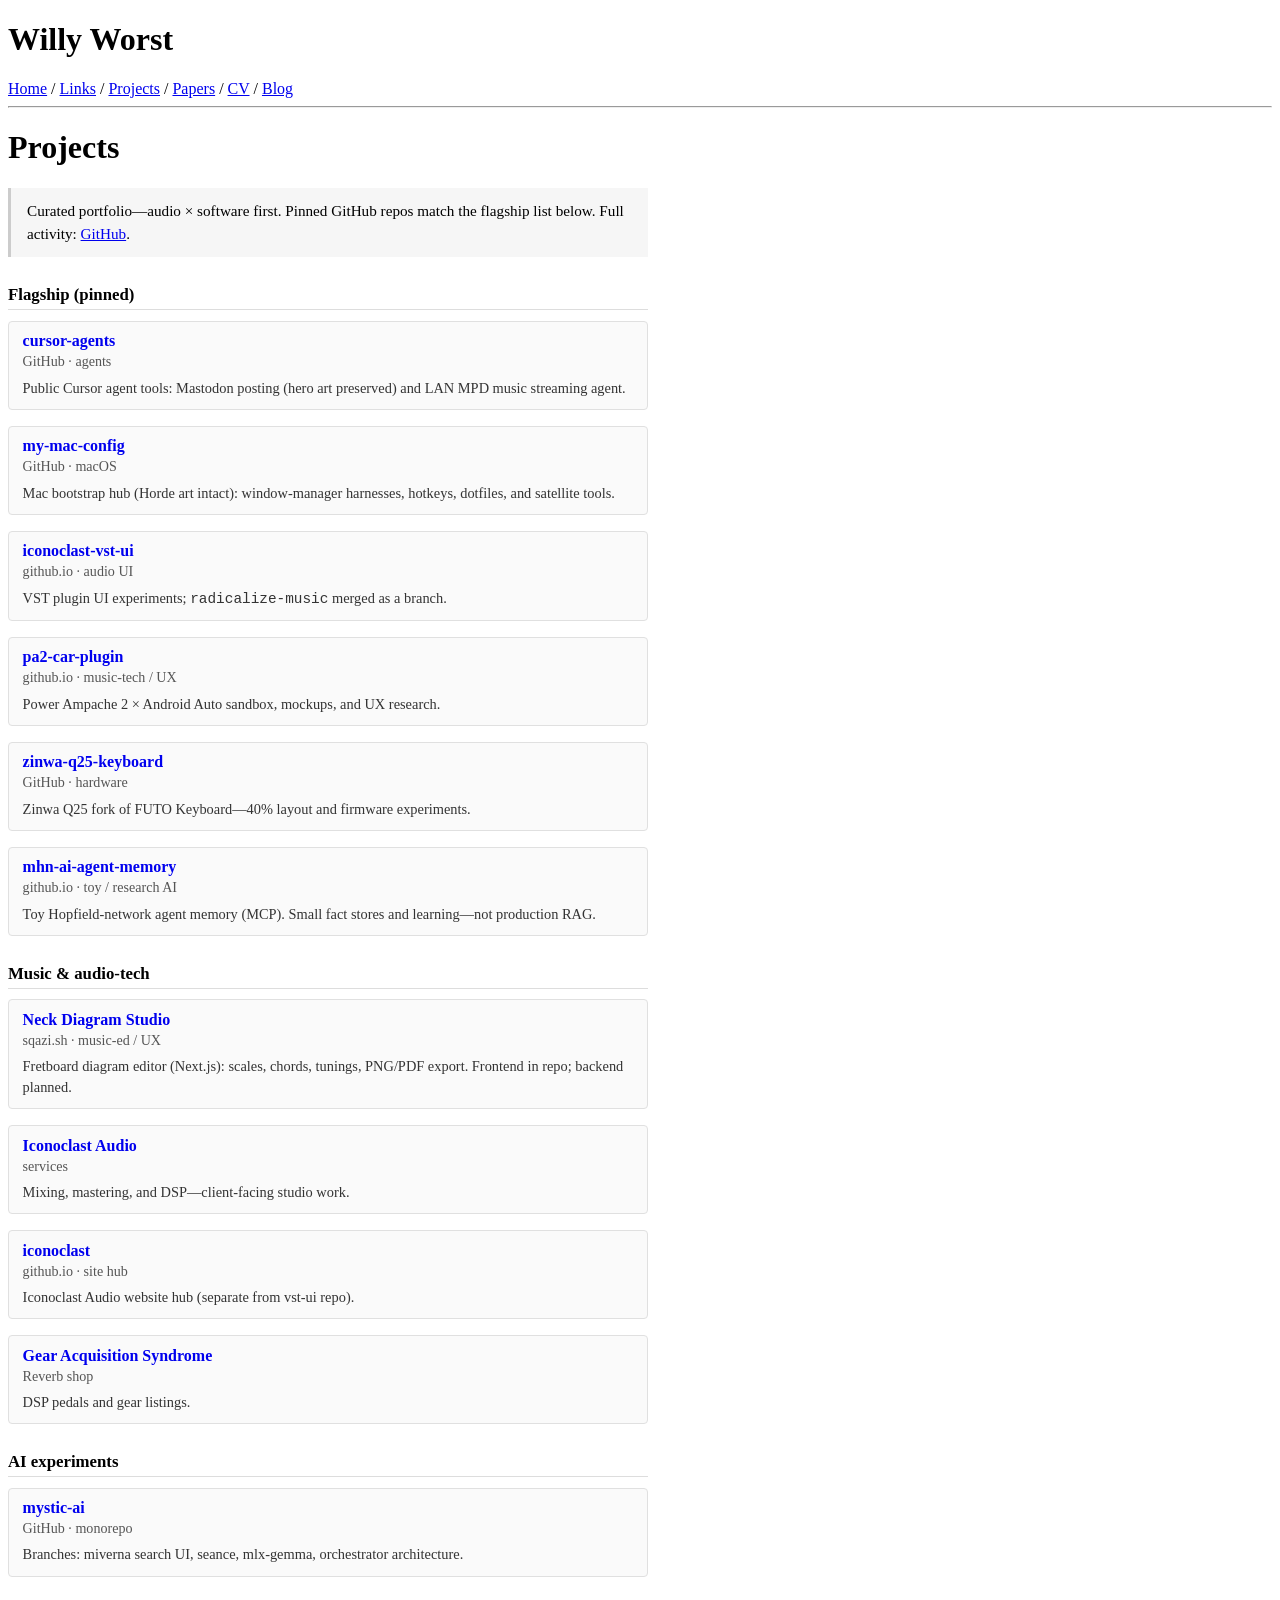
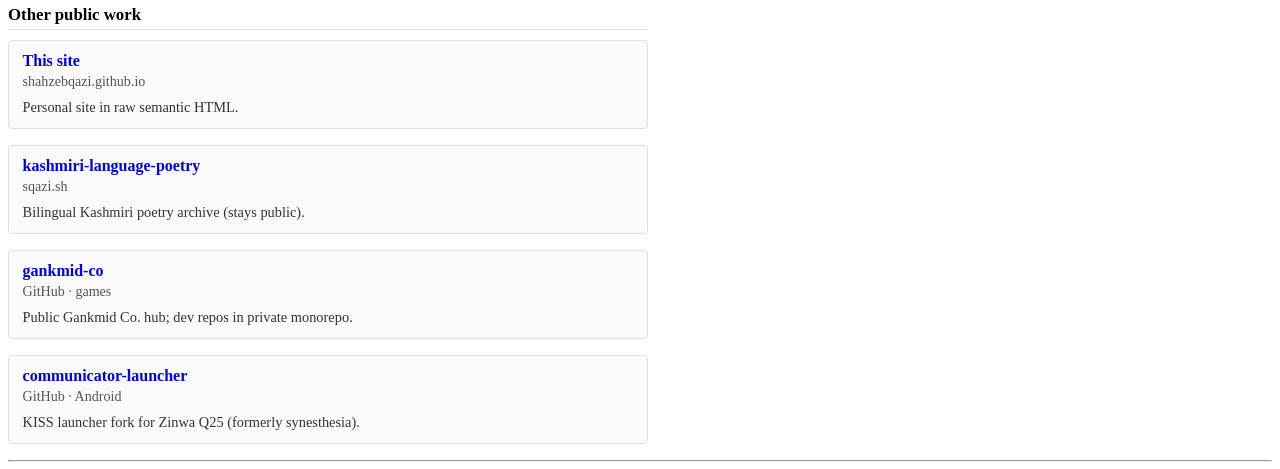
==== content.html @ 215582aa "Use display name Willy Worst on site and CV. Co-authored-by: Cursor <cursoragent@cursor.com>" ====
<!DOCTYPE html>
<html lang="en">
<head>
<meta charset="UTF-8">
<meta name="viewport" content="width=device-width, initial-scale=1.0">
<title>Content &mdash; sqazi.sh</title>
</head>
<body>

<header>
<h1>Willy Worst</h1>
</header>

<nav>
<a href="index.html">Home</a> /
<a href="links.html">Links</a> /
<a href="content.html?page=projects">Projects</a> /
<a href="content.html?page=papers">Papers</a> /
<a href="content.html?page=cv">CV</a> /
<a href="content.html?page=blog">Blog</a>
</nav>

<hr>

<main>
<h1 id="page-title">Loading...</h1>
<div id="page-content">Fetching content...</div>
</main>

<hr>

<footer>
</footer>

<script>
(function () {
  var params = new URLSearchParams(window.location.search);
  var page = params.get("page") || "projects";
  var allowed = ["projects", "papers", "cv", "blog"];

  var titleEl = document.getElementById("page-title");
  var contentEl = document.getElementById("page-content");

  if (allowed.indexOf(page) === -1) {
    titleEl.textContent = "404";
    contentEl.textContent = "Page not found. Use the navigation above.";
    contentEl.className = "page-content--plain";
    document.title = "404 — sqazi.sh";
    return;
  }

  var labels = { projects: "Projects", papers: "Papers", cv: "CV", blog: "Blog" };
  titleEl.textContent = labels[page] || page.charAt(0).toUpperCase() + page.slice(1);
  document.title = titleEl.textContent + " — sqazi.sh";

  if (page === "projects") {
    fetch("content/projects.html")
      .then(function (res) {
        if (!res.ok) throw new Error(res.status);
        return res.text();
      })
      .then(function (html) {
        var doc = new DOMParser().parseFromString(html, "text/html");
        var styleEl = doc.getElementById("projects-inline-style");
        if (styleEl && !document.getElementById("projects-inline-style")) {
          document.head.appendChild(styleEl);
        }
        var root = doc.querySelector(".projects-page");
        contentEl.className = "";
        if (root) {
          contentEl.innerHTML = "";
          contentEl.appendChild(document.importNode(root, true));
        } else {
          contentEl.className = "page-content--plain";
          contentEl.textContent = "Projects could not be loaded.";
        }
      })
      .catch(function () {
        contentEl.className = "page-content--plain";
        contentEl.textContent = "Projects could not be loaded. Check back later.";
      });
    return;
  }

  contentEl.className = "page-content--plain";
  fetch("content/" + page + ".txt")
    .then(function (res) {
      if (!res.ok) throw new Error(res.status);
      return res.text();
    })
    .then(function (text) {
      contentEl.textContent = text;
    })
    .catch(function () {
      contentEl.textContent = "Content not available yet. Check back later.";
    });
})();
</script>

<style>
.page-content--plain {
  white-space: pre-wrap;
  word-wrap: break-word;
  font-family: ui-monospace, "Cascadia Code", "Source Code Pro", Menlo, monospace;
  font-size: 0.9rem;
  line-height: 1.45;
  margin: 0;
}
</style>

</body>
</html>
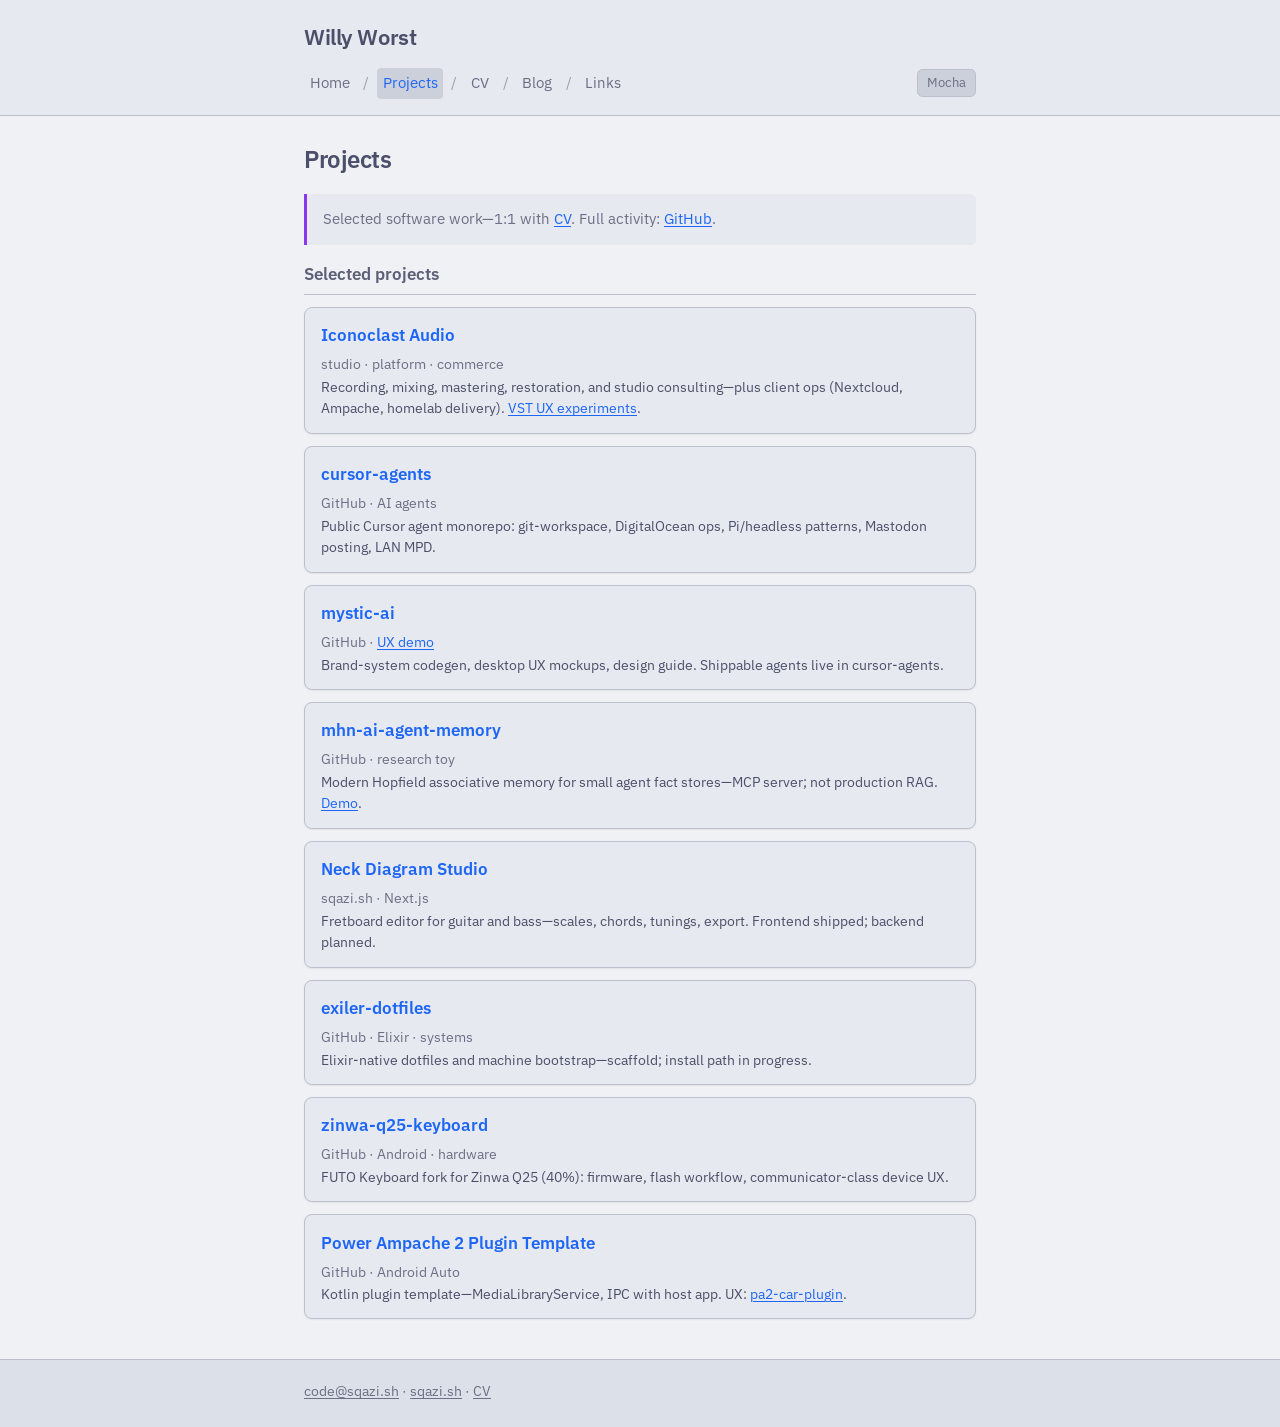
==== commit cc32b0e6: "Deploy Catppuccin site, SWE CV, and canonical eight-project portfolio. Lane-A cv.txt and projects pa" ====
--- a/content.html
+++ b/content.html
@@ -4,34 +4,49 @@
 <meta charset="UTF-8">
 <meta name="viewport" content="width=device-width, initial-scale=1.0">
 <title>Content &mdash; sqazi.sh</title>
+<link rel="preconnect" href="https://fonts.googleapis.com">
+<link rel="preconnect" href="https://fonts.gstatic.com" crossorigin>
+<link href="https://fonts.googleapis.com/css2?family=IBM+Plex+Mono:wght@400;500&family=IBM+Plex+Sans:wght@400;600&display=swap" rel="stylesheet">
+<script>
+(function(){var k="sqazi-theme",t;try{t=localStorage.getItem(k);}catch(e){}if(t!=="latte"&&t!=="mocha")t=matchMedia("(prefers-color-scheme:light)").matches?"latte":"mocha";document.documentElement.setAttribute("data-theme",t);})();
+</script>
+<link rel="stylesheet" href="assets/css/catppuccin.css">
+<link rel="stylesheet" href="assets/css/site.css">
 </head>
 <body>
 
-<header>
-<h1>Willy Worst</h1>
+<header class="site-header">
+<div class="site-header__inner">
+<h1 class="site-brand"><a href="index.html">Willy Worst</a></h1>
+<div class="site-header__bar">
+<nav class="site-nav" id="site-nav" aria-label="Primary">
+<a href="index.html" data-nav="home">Home</a>
+<span class="site-nav__sep" aria-hidden="true">/</span>
+<a href="content.html?page=projects" data-nav="projects">Projects</a>
+<span class="site-nav__sep" aria-hidden="true">/</span>
+<a href="content.html?page=cv" data-nav="cv">CV</a>
+<span class="site-nav__sep" aria-hidden="true">/</span>
+<a href="content.html?page=blog" data-nav="blog">Blog</a>
+<span class="site-nav__sep" aria-hidden="true">/</span>
+<a href="links.html" data-nav="links">Links</a>
+</nav>
+<button type="button" class="theme-toggle" id="theme-toggle">Latte</button>
+</div>
+</div>
 </header>
 
-<nav>
-<a href="index.html">Home</a> /
-<a href="links.html">Links</a> /
-<a href="content.html?page=projects">Projects</a> /
-<a href="content.html?page=papers">Papers</a> /
-<a href="content.html?page=cv">CV</a> /
-<a href="content.html?page=blog">Blog</a>
-</nav>
-
-<hr>
-
-<main>
+<main class="site-main">
 <h1 id="page-title">Loading...</h1>
 <div id="page-content">Fetching content...</div>
 </main>
 
-<hr>
-
-<footer>
+<footer class="site-footer">
+<div class="site-footer__inner">
+<p><a href="mailto:code@sqazi.sh">code@sqazi.sh</a> · <a href="https://sqazi.sh">sqazi.sh</a> · <a href="content.html?page=cv">CV</a></p>
+</div>
 </footer>
 
+<script src="assets/js/theme.js"></script>
 <script>
 (function () {
   var params = new URLSearchParams(window.location.search);
@@ -40,6 +55,12 @@
 
   var titleEl = document.getElementById("page-title");
   var contentEl = document.getElementById("page-content");
+  var nav = document.getElementById("site-nav");
+
+  if (nav && allowed.indexOf(page) !== -1) {
+    var active = nav.querySelector('[data-nav="' + page + '"]');
+    if (active) active.setAttribute("aria-current", "page");
+  }
 
   if (allowed.indexOf(page) === -1) {
     titleEl.textContent = "404";
@@ -61,10 +82,6 @@
       })
       .then(function (html) {
         var doc = new DOMParser().parseFromString(html, "text/html");
-        var styleEl = doc.getElementById("projects-inline-style");
-        if (styleEl && !document.getElementById("projects-inline-style")) {
-          document.head.appendChild(styleEl);
-        }
         var root = doc.querySelector(".projects-page");
         contentEl.className = "";
         if (root) {
@@ -97,16 +114,5 @@
 })();
 </script>
 
-<style>
-.page-content--plain {
-  white-space: pre-wrap;
-  word-wrap: break-word;
-  font-family: ui-monospace, "Cascadia Code", "Source Code Pro", Menlo, monospace;
-  font-size: 0.9rem;
-  line-height: 1.45;
-  margin: 0;
-}
-</style>
-
 </body>
 </html>
--- a/assets/css/catppuccin.css
+++ b/assets/css/catppuccin.css
@@ -0,0 +1,153 @@
+/* Catppuccin palette — https://github.com/catppuccin/catppuccin */
+
+/* Mocha (dark) — default */
+:root,
+[data-theme="mocha"] {
+  color-scheme: dark;
+
+  --ctp-rosewater: #f5e0dc;
+  --ctp-flamingo: #f2cdcd;
+  --ctp-pink: #f5c2e7;
+  --ctp-mauve: #cba6f7;
+  --ctp-red: #f38ba8;
+  --ctp-maroon: #eba0ac;
+  --ctp-peach: #fab387;
+  --ctp-yellow: #f9e2af;
+  --ctp-green: #a6e3a1;
+  --ctp-teal: #94e2d5;
+  --ctp-sky: #89dceb;
+  --ctp-sapphire: #74c7ec;
+  --ctp-blue: #89b4fa;
+  --ctp-lavender: #b4befe;
+
+  --ctp-text: #cdd6f4;
+  --ctp-subtext1: #bac2de;
+  --ctp-subtext0: #a6adc8;
+  --ctp-overlay2: #9399b2;
+  --ctp-overlay1: #7f849c;
+  --ctp-overlay0: #6c7086;
+  --ctp-surface2: #585b70;
+  --ctp-surface1: #45475a;
+  --ctp-surface0: #313244;
+  --ctp-base: #1e1e2e;
+  --ctp-mantle: #181825;
+  --ctp-crust: #11111b;
+
+  --color-bg: var(--ctp-base);
+  --color-bg-elevated: var(--ctp-mantle);
+  --color-bg-sunken: var(--ctp-crust);
+  --color-surface: var(--ctp-surface0);
+  --color-border: var(--ctp-surface1);
+  --color-border-strong: var(--ctp-surface2);
+  --color-text: var(--ctp-text);
+  --color-text-muted: var(--ctp-subtext0);
+  --color-text-faint: var(--ctp-overlay0);
+  --color-accent: var(--ctp-blue);
+  --color-accent-hover: var(--ctp-sapphire);
+  --color-accent-secondary: var(--ctp-mauve);
+  --color-link: var(--ctp-blue);
+  --color-link-hover: var(--ctp-sapphire);
+  --color-link-visited: var(--ctp-lavender);
+  --color-focus: var(--ctp-sapphire);
+  --color-mark: var(--ctp-yellow);
+  --color-intro-border: var(--ctp-mauve);
+  --color-success: var(--ctp-green);
+  --color-code-bg: var(--ctp-mantle);
+  --color-code-text: var(--ctp-peach);
+  --shadow-sm: 0 1px 2px rgb(0 0 0 / 0.35);
+}
+
+/* Latte (light) */
+[data-theme="latte"] {
+  color-scheme: light;
+
+  --ctp-rosewater: #dc8a78;
+  --ctp-flamingo: #dd7878;
+  --ctp-pink: #ea76cb;
+  --ctp-mauve: #8839ef;
+  --ctp-red: #d20f39;
+  --ctp-maroon: #e64553;
+  --ctp-peach: #fe640b;
+  --ctp-yellow: #df8e1d;
+  --ctp-green: #40a02b;
+  --ctp-teal: #179299;
+  --ctp-sky: #04a5e5;
+  --ctp-sapphire: #209fb5;
+  --ctp-blue: #1e66f5;
+  --ctp-lavender: #7287fd;
+
+  --ctp-text: #4c4f69;
+  --ctp-subtext1: #5c5f77;
+  --ctp-subtext0: #6c6f85;
+  --ctp-overlay2: #7c7f93;
+  --ctp-overlay1: #8c8fa1;
+  --ctp-overlay0: #9ca0b0;
+  --ctp-surface2: #acb0be;
+  --ctp-surface1: #bcc0cc;
+  --ctp-surface0: #ccd0da;
+  --ctp-base: #eff1f5;
+  --ctp-mantle: #e6e9ef;
+  --ctp-crust: #dce0e8;
+
+  --color-bg: var(--ctp-base);
+  --color-bg-elevated: var(--ctp-mantle);
+  --color-bg-sunken: var(--ctp-crust);
+  --color-surface: var(--ctp-surface0);
+  --color-border: var(--ctp-surface1);
+  --color-border-strong: var(--ctp-surface2);
+  --color-text: var(--ctp-text);
+  --color-text-muted: var(--ctp-subtext0);
+  --color-text-faint: var(--ctp-overlay0);
+  --color-accent: var(--ctp-blue);
+  --color-accent-hover: var(--ctp-sapphire);
+  --color-accent-secondary: var(--ctp-mauve);
+  --color-link: var(--ctp-blue);
+  --color-link-hover: var(--ctp-sapphire);
+  --color-link-visited: var(--ctp-lavender);
+  --color-focus: var(--ctp-sapphire);
+  --color-mark: var(--ctp-yellow);
+  --color-intro-border: var(--ctp-mauve);
+  --color-success: var(--ctp-green);
+  --color-code-bg: var(--ctp-crust);
+  --color-code-text: var(--ctp-peach);
+  --shadow-sm: 0 1px 2px rgb(0 0 0 / 0.06);
+}
+
+@media (prefers-color-scheme: light) {
+  :root:not([data-theme]) {
+    color-scheme: light;
+    --ctp-text: #4c4f69;
+    --ctp-subtext0: #6c6f85;
+    --ctp-overlay0: #9ca0b0;
+    --ctp-surface2: #acb0be;
+    --ctp-surface1: #bcc0cc;
+    --ctp-surface0: #ccd0da;
+    --ctp-base: #eff1f5;
+    --ctp-mantle: #e6e9ef;
+    --ctp-crust: #dce0e8;
+    --ctp-blue: #1e66f5;
+    --ctp-sapphire: #209fb5;
+    --ctp-mauve: #8839ef;
+    --ctp-lavender: #7287fd;
+    --ctp-green: #40a02b;
+    --ctp-peach: #fe640b;
+    --ctp-yellow: #df8e1d;
+    --color-bg: var(--ctp-base);
+    --color-bg-elevated: var(--ctp-mantle);
+    --color-bg-sunken: var(--ctp-crust);
+    --color-surface: var(--ctp-surface0);
+    --color-border: var(--ctp-surface1);
+    --color-border-strong: var(--ctp-surface2);
+    --color-text: var(--ctp-text);
+    --color-text-muted: var(--ctp-subtext0);
+    --color-text-faint: var(--ctp-overlay0);
+    --color-link: var(--ctp-blue);
+    --color-link-hover: var(--ctp-sapphire);
+    --color-link-visited: var(--ctp-lavender);
+    --color-focus: var(--ctp-sapphire);
+    --color-intro-border: var(--ctp-mauve);
+    --color-code-bg: var(--ctp-crust);
+    --color-code-text: var(--ctp-peach);
+    --shadow-sm: 0 1px 2px rgb(0 0 0 / 0.06);
+  }
+}
--- a/assets/css/site.css
+++ b/assets/css/site.css
@@ -0,0 +1,346 @@
+/* sqazi.sh layout — pairs with catppuccin.css */
+
+*,
+*::before,
+*::after {
+  box-sizing: border-box;
+}
+
+html {
+  font-size: 100%;
+  -webkit-text-size-adjust: 100%;
+}
+
+body {
+  margin: 0;
+  min-height: 100vh;
+  display: flex;
+  flex-direction: column;
+  font-family: "IBM Plex Sans", system-ui, -apple-system, "Segoe UI", Roboto, sans-serif;
+  font-size: 1.0625rem;
+  line-height: 1.65;
+  color: var(--color-text);
+  background-color: var(--color-bg);
+}
+
+.site-header {
+  background-color: var(--color-bg-elevated);
+  border-bottom: 1px solid var(--color-border);
+}
+
+.site-header__inner,
+.site-main,
+.site-footer__inner {
+  width: min(42rem, calc(100% - 2rem));
+  margin-inline: auto;
+}
+
+.site-header__inner {
+  padding: 1.25rem 0 1rem;
+}
+
+.site-brand {
+  margin: 0;
+  font-size: 1.35rem;
+  font-weight: 600;
+  letter-spacing: -0.02em;
+}
+
+.site-brand a {
+  color: var(--color-text);
+  text-decoration: none;
+}
+
+.site-brand a:hover {
+  color: var(--color-accent);
+}
+
+.site-header__bar {
+  display: flex;
+  flex-wrap: wrap;
+  align-items: center;
+  gap: 0.75rem;
+  margin-top: 0.75rem;
+}
+
+.site-nav {
+  display: flex;
+  flex-wrap: wrap;
+  align-items: center;
+  gap: 0.35rem 0.5rem;
+  font-size: 0.9375rem;
+}
+
+.site-nav a {
+  color: var(--color-text-muted);
+  text-decoration: none;
+  padding: 0.2rem 0.35rem;
+  border-radius: 0.25rem;
+}
+
+.site-nav a:hover,
+.site-nav a[aria-current="page"] {
+  color: var(--color-accent);
+  background-color: var(--color-surface);
+}
+
+.site-nav__sep {
+  color: var(--color-text-faint);
+  user-select: none;
+}
+
+.site-header__bar .theme-toggle {
+  margin-left: auto;
+}
+
+.theme-toggle {
+  font: inherit;
+  font-size: 0.8125rem;
+  color: var(--color-text-muted);
+  background: var(--color-surface);
+  border: 1px solid var(--color-border);
+  border-radius: 0.35rem;
+  padding: 0.25rem 0.55rem;
+  cursor: pointer;
+  line-height: 1.4;
+}
+
+.theme-toggle:hover {
+  color: var(--color-text);
+  border-color: var(--color-border-strong);
+}
+
+.theme-toggle:focus-visible {
+  outline: 2px solid var(--color-focus);
+  outline-offset: 2px;
+}
+
+.site-main {
+  flex: 1;
+  padding: 1.75rem 0 2.5rem;
+}
+
+.site-main > h1 {
+  margin: 0 0 1.25rem;
+  font-size: 1.5rem;
+  font-weight: 600;
+  letter-spacing: -0.02em;
+  line-height: 1.25;
+}
+
+.site-main h2 {
+  margin: 2rem 0 0.75rem;
+  font-size: 1.125rem;
+  font-weight: 600;
+  color: var(--color-text);
+}
+
+.site-main p {
+  margin: 0 0 1rem;
+}
+
+.site-main p:last-child {
+  margin-bottom: 0;
+}
+
+.site-main strong {
+  color: var(--ctp-subtext1);
+  font-weight: 600;
+}
+
+a {
+  color: var(--color-link);
+  text-decoration-thickness: 1px;
+  text-underline-offset: 0.15em;
+}
+
+a:hover {
+  color: var(--color-link-hover);
+}
+
+a:visited {
+  color: var(--color-link-visited);
+}
+
+a:focus-visible {
+  outline: 2px solid var(--color-focus);
+  outline-offset: 2px;
+  border-radius: 2px;
+}
+
+code {
+  font-family: "IBM Plex Mono", ui-monospace, "Cascadia Code", "Source Code Pro", Menlo, monospace;
+  font-size: 0.88em;
+  background: var(--color-code-bg);
+  color: var(--color-code-text);
+  padding: 0.1em 0.35em;
+  border-radius: 0.25rem;
+  border: 1px solid var(--color-border);
+}
+
+.site-footer {
+  margin-top: auto;
+  background-color: var(--color-bg-sunken);
+  border-top: 1px solid var(--color-border);
+  font-size: 0.875rem;
+  color: var(--color-text-muted);
+}
+
+.site-footer__inner {
+  padding: 1.25rem 0 1.5rem;
+}
+
+.site-footer p {
+  margin: 0;
+}
+
+.site-footer a {
+  color: var(--color-text-muted);
+}
+
+.site-footer a:hover {
+  color: var(--color-accent);
+}
+
+/* Plain text pages (CV, blog, papers) */
+.page-content--plain {
+  white-space: pre-wrap;
+  overflow-wrap: anywhere;
+  font-family: "IBM Plex Mono", ui-monospace, "Cascadia Code", "Source Code Pro", Menlo, monospace;
+  font-size: 0.8125rem;
+  line-height: 1.55;
+  margin: 0;
+  padding: 1.25rem 1.35rem;
+  background: var(--color-bg-elevated);
+  border: 1px solid var(--color-border);
+  border-radius: 0.5rem;
+  box-shadow: var(--shadow-sm);
+  color: var(--color-text);
+}
+
+#page-content:not(.page-content--plain):empty::before {
+  content: "Loading…";
+  color: var(--color-text-muted);
+  font-style: italic;
+}
+
+/* Projects (content/projects.html fragment) */
+.projects-page {
+  max-width: 100%;
+}
+
+.projects-intro {
+  margin: 0 0 1.5rem;
+  padding: 0.85rem 1rem;
+  border-left: 3px solid var(--color-intro-border);
+  background: var(--color-bg-elevated);
+  border-radius: 0 0.35rem 0.35rem 0;
+  font-size: 0.95rem;
+  line-height: 1.55;
+  color: var(--color-text-muted);
+}
+
+.projects-section {
+  margin-top: 2rem;
+}
+
+.projects-section:first-of-type {
+  margin-top: 0.5rem;
+}
+
+.projects-section h2 {
+  font-size: 1.05rem;
+  font-weight: 600;
+  margin: 0 0 0.75rem;
+  padding-bottom: 0.35rem;
+  border-bottom: 1px solid var(--color-border);
+  color: var(--ctp-subtext1);
+}
+
+.projects-list {
+  list-style: none;
+  margin: 0;
+  padding: 0;
+  display: flex;
+  flex-direction: column;
+  gap: 0.75rem;
+}
+
+.projects-list > li {
+  margin: 0;
+  padding: 0.85rem 1rem;
+  border: 1px solid var(--color-border);
+  border-radius: 0.5rem;
+  background: var(--color-bg-elevated);
+  box-shadow: var(--shadow-sm);
+  transition: border-color 0.15s ease;
+}
+
+.projects-list > li:hover {
+  border-color: var(--color-border-strong);
+}
+
+.project-title {
+  font-weight: 600;
+  color: var(--color-accent);
+  text-decoration: none;
+}
+
+.project-title:hover {
+  color: var(--color-accent-hover);
+  text-decoration: underline;
+}
+
+.project-meta {
+  display: block;
+  font-size: 0.85rem;
+  color: var(--color-text-muted);
+  margin-top: 0.25rem;
+}
+
+.project-desc {
+  margin: 0.5rem 0 0;
+  font-size: 0.9rem;
+  line-height: 1.5;
+  color: var(--color-text);
+}
+
+.projects-note {
+  font-size: 0.9rem;
+  margin: 0 0 0.75rem;
+  color: var(--color-text-muted);
+}
+
+/* Minimal redirect page */
+.page--redirect {
+  display: grid;
+  place-items: center;
+  min-height: 100vh;
+  text-align: center;
+  padding: 2rem;
+}
+
+.page--redirect p {
+  margin: 0;
+  font-size: 1rem;
+}
+
+@media (max-width: 32rem) {
+  .site-header__inner {
+    padding-top: 1rem;
+  }
+
+  .site-nav {
+    font-size: 0.875rem;
+  }
+
+  .site-header__bar {
+    flex-direction: column;
+    align-items: flex-start;
+  }
+
+  .page-content--plain {
+    font-size: 0.75rem;
+    padding: 1rem;
+  }
+}
